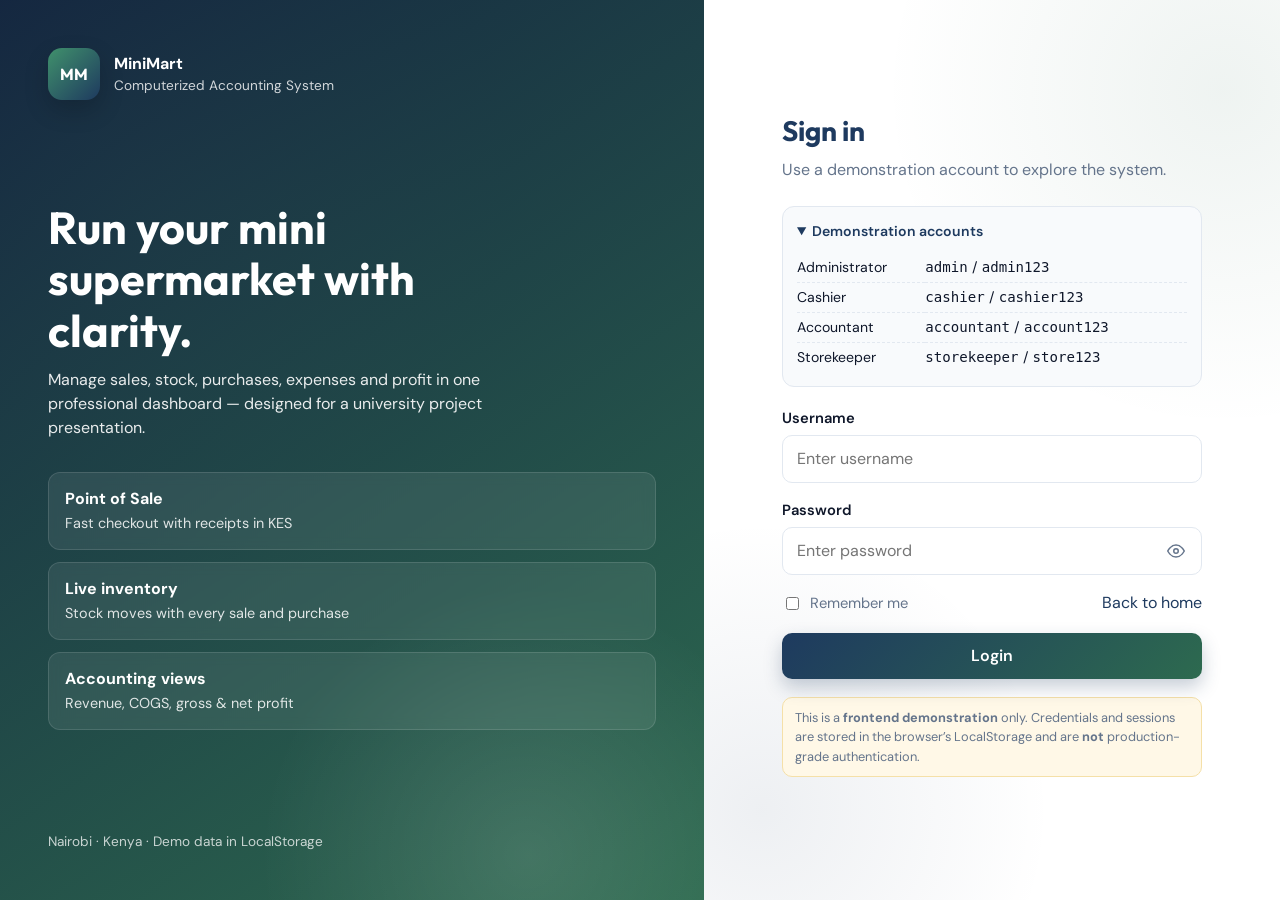
==== accounting.html @ 5eb99d65 "sending code to github" ====
<!DOCTYPE html>
<html lang="en">
<head>
  <meta charset="UTF-8" />
  <meta name="viewport" content="width=device-width, initial-scale=1.0" />
  <title>Accounting · MiniMart</title>
  <link rel="stylesheet" href="css/style.css" />
  <link rel="stylesheet" href="css/dashboard.css" />
  <link rel="stylesheet" href="css/responsive.css" />
</head>
<body>
  <div class="app-shell">
    <aside class="sidebar" id="appSidebar"></aside>
    <div class="main-wrap">
      <header class="topbar" id="appTopbar"></header>
      <main class="content">
        <div class="toolbar">
          <label>From <input type="date" id="accFrom" class="form-control" /></label>
          <label>To <input type="date" id="accTo" class="form-control" /></label>
          <button type="button" class="btn btn-secondary" id="btnAccRefresh">Refresh</button>
        </div>

        <div class="formula-note">
          <strong>Accounting logic:</strong>
          <code>Total Revenue</code> = completed sales ·
          <code>COGS</code> = cost value of products sold ·
          <code>Gross Profit</code> = Revenue − COGS ·
          <code>Net Profit</code> = Gross Profit − Operating Expenses.
          Inventory purchases are <strong>not</strong> treated as operating expenses.
        </div>

        <div class="finance-grid" id="financeCards"></div>

        <div class="grid grid-2">
          <div class="card">
            <div class="card-header"><h3>Income &amp; profit summary</h3></div>
            <div class="table-wrap">
              <table class="data-table" id="incomeTable"></table>
            </div>
          </div>
          <div class="card">
            <div class="card-header"><h3>Expense summary</h3></div>
            <div class="table-wrap">
              <table class="data-table" id="expenseSummaryTable"></table>
            </div>
          </div>
          <div class="card">
            <div class="card-header"><h3>Sales summary</h3></div>
            <div id="salesSummary"></div>
          </div>
          <div class="card">
            <div class="card-header"><h3>Purchase &amp; inventory summary</h3></div>
            <div id="purchaseInventorySummary"></div>
          </div>
        </div>
      </main>
    </div>
  </div>
  <script src="js/storage.js"></script>
  <script src="js/auth.js"></script>
  <script src="js/main.js"></script>
  <script src="js/accounting.js"></script>
</body>
</html>
---- css/style.css ----
/* MiniMart — Global styles */
@import url('https://fonts.googleapis.com/css2?family=DM+Sans:ital,opsz,wght@0,9..40,400;0,9..40,500;0,9..40,600;0,9..40,700;1,9..40,400&family=Outfit:wght@500;600;700&display=swap');

:root {
  --navy: #1e3a5f;
  --navy-dark: #13253d;
  --navy-light: #2a4d73;
  --green: #2d6a4f;
  --green-light: #40916c;
  --green-soft: #d8f3dc;
  --bg: #f4f7fb;
  --surface: #ffffff;
  --border: #e2e8f0;
  --text: #0f172a;
  --muted: #64748b;
  --danger: #c1121f;
  --warning: #e9a825;
  --success: #2d6a4f;
  --info: #1e3a5f;
  --shadow: 0 8px 24px rgba(19, 37, 61, 0.08);
  --radius: 14px;
  --sidebar-w: 260px;
  --topbar-h: 72px;
  --font: 'DM Sans', system-ui, sans-serif;
  --display: 'Outfit', 'DM Sans', sans-serif;
}

*,
*::before,
*::after {
  box-sizing: border-box;
}

html {
  scroll-behavior: smooth;
}

body {
  margin: 0;
  font-family: var(--font);
  color: var(--text);
  background: var(--bg);
  min-height: 100vh;
  line-height: 1.5;
}

a {
  color: var(--navy);
  text-decoration: none;
}

button,
input,
select,
textarea {
  font: inherit;
}

img {
  max-width: 100%;
}

/* ---------- Login ---------- */
.login-page {
  min-height: 100vh;
  display: grid;
  grid-template-columns: 1.1fr 0.9fr;
  background: var(--surface);
}

.login-hero {
  position: relative;
  background:
    linear-gradient(145deg, rgba(19, 37, 61, 0.92), rgba(45, 106, 79, 0.85)),
    radial-gradient(circle at 20% 20%, rgba(255, 255, 255, 0.12), transparent 40%),
    linear-gradient(160deg, #1e3a5f, #2d6a4f);
  color: #fff;
  padding: 48px;
  display: flex;
  flex-direction: column;
  justify-content: space-between;
  overflow: hidden;
}

.login-hero::after {
  content: '';
  position: absolute;
  inset: auto -20% -30% 30%;
  height: 70%;
  background: radial-gradient(circle, rgba(255, 255, 255, 0.12), transparent 60%);
  pointer-events: none;
}

.login-brand {
  display: flex;
  align-items: center;
  gap: 14px;
  position: relative;
  z-index: 1;
}

.brand-mark,
.login-mark {
  width: 52px;
  height: 52px;
  border-radius: 14px;
  display: grid;
  place-items: center;
  background: linear-gradient(135deg, #40916c, #1e3a5f);
  color: #fff;
  font-family: var(--display);
  font-weight: 700;
  letter-spacing: 0.02em;
  box-shadow: 0 10px 24px rgba(0, 0, 0, 0.18);
}

.login-hero h1 {
  font-family: var(--display);
  font-size: clamp(2rem, 3.5vw, 3rem);
  line-height: 1.15;
  margin: 0 0 12px;
  position: relative;
  z-index: 1;
  max-width: 14ch;
}

.login-hero p {
  margin: 0;
  opacity: 0.9;
  max-width: 42ch;
  position: relative;
  z-index: 1;
}

.login-features {
  display: grid;
  gap: 12px;
  position: relative;
  z-index: 1;
  margin-top: 32px;
}

.login-feature {
  display: flex;
  gap: 12px;
  align-items: flex-start;
  background: rgba(255, 255, 255, 0.08);
  border: 1px solid rgba(255, 255, 255, 0.12);
  padding: 14px 16px;
  border-radius: 12px;
  backdrop-filter: blur(6px);
}

.login-feature strong {
  display: block;
}

.login-feature span {
  font-size: 0.9rem;
  opacity: 0.85;
}

.login-panel {
  display: flex;
  align-items: center;
  justify-content: center;
  padding: 40px 28px;
  background:
    radial-gradient(circle at 90% 10%, rgba(45, 106, 79, 0.08), transparent 35%),
    radial-gradient(circle at 10% 90%, rgba(30, 58, 95, 0.08), transparent 30%),
    #fff;
}

.login-card {
  width: 100%;
  max-width: 420px;
  animation: fadeUp 0.45s ease;
}

.login-card h2 {
  font-family: var(--display);
  margin: 0 0 6px;
  font-size: 1.75rem;
  color: var(--navy);
}

.login-card .lead {
  color: var(--muted);
  margin: 0 0 24px;
}

.demo-accounts {
  background: #f8fafc;
  border: 1px solid var(--border);
  border-radius: 12px;
  padding: 14px;
  margin-bottom: 20px;
  font-size: 0.88rem;
}

.demo-accounts summary {
  cursor: pointer;
  font-weight: 600;
  color: var(--navy);
}

.demo-accounts table {
  width: 100%;
  margin-top: 10px;
  border-collapse: collapse;
}

.demo-accounts td {
  padding: 4px 0;
  border-bottom: 1px dashed var(--border);
}

.demo-accounts tr:last-child td {
  border-bottom: 0;
}

.form-group {
  margin-bottom: 16px;
}

.form-group label {
  display: block;
  font-weight: 600;
  margin-bottom: 6px;
  font-size: 0.92rem;
}

.form-control,
.input,
select.form-control,
textarea.form-control {
  width: 100%;
  border: 1px solid var(--border);
  border-radius: 10px;
  padding: 11px 14px;
  background: #fff;
  color: var(--text);
  transition: border-color 0.2s, box-shadow 0.2s;
}

.form-control:focus,
.input:focus,
select.form-control:focus,
textarea.form-control:focus {
  outline: none;
  border-color: var(--green);
  box-shadow: 0 0 0 3px rgba(45, 106, 79, 0.15);
}

.password-wrap {
  position: relative;
}

.password-wrap .form-control {
  padding-right: 48px;
}

.toggle-password {
  position: absolute;
  right: 8px;
  top: 50%;
  transform: translateY(-50%);
  border: 0;
  background: transparent;
  color: var(--muted);
  cursor: pointer;
  width: 36px;
  height: 36px;
  display: grid;
  place-items: center;
  border-radius: 8px;
}

.toggle-password:hover {
  background: #f1f5f9;
  color: var(--navy);
}

.toggle-password svg {
  width: 18px;
  height: 18px;
}

.form-row {
  display: flex;
  align-items: center;
  justify-content: space-between;
  gap: 12px;
  margin-bottom: 18px;
}

.checkbox {
  display: inline-flex;
  align-items: center;
  gap: 8px;
  font-size: 0.92rem;
  color: var(--muted);
}

.btn {
  display: inline-flex;
  align-items: center;
  justify-content: center;
  gap: 8px;
  border: 0;
  border-radius: 10px;
  padding: 11px 18px;
  font-weight: 600;
  cursor: pointer;
  transition: transform 0.15s, box-shadow 0.2s, background 0.2s;
}

.btn:hover {
  transform: translateY(-1px);
}

.btn:active {
  transform: translateY(0);
}

.btn svg {
  width: 18px;
  height: 18px;
}

.btn-primary {
  background: linear-gradient(135deg, var(--navy), var(--green));
  color: #fff;
  box-shadow: 0 8px 18px rgba(30, 58, 95, 0.25);
}

.btn-primary:hover {
  box-shadow: 0 10px 22px rgba(30, 58, 95, 0.32);
}

.btn-secondary {
  background: #e8eef5;
  color: var(--navy);
}

.btn-secondary:hover {
  background: #d9e4f0;
}

.btn-success {
  background: var(--green);
  color: #fff;
}

.btn-danger {
  background: var(--danger);
  color: #fff;
}

.btn-outline {
  background: transparent;
  border: 1px solid var(--border);
  color: var(--text);
}

.btn-outline:hover {
  border-color: var(--navy);
  color: var(--navy);
}

.btn-sm {
  padding: 7px 12px;
  font-size: 0.88rem;
}

.btn-block {
  width: 100%;
}

.alert {
  border-radius: 10px;
  padding: 12px 14px;
  margin-bottom: 16px;
  font-size: 0.92rem;
}

.alert-error {
  background: #fde8ea;
  color: #9b1c1c;
  border: 1px solid #f5c2c7;
}

.alert-success {
  background: var(--green-soft);
  color: #1b4332;
  border: 1px solid #95d5b2;
}

.alert-info {
  background: #e8eef5;
  color: var(--navy);
  border: 1px solid #c5d4e8;
}

.login-disclaimer {
  margin-top: 18px;
  font-size: 0.8rem;
  color: var(--muted);
  background: #fff8e7;
  border: 1px solid #f5e0a8;
  border-radius: 10px;
  padding: 10px 12px;
}

/* ---------- App shell ---------- */
.app-shell {
  min-height: 100vh;
}

.sidebar {
  position: fixed;
  inset: 0 auto 0 0;
  width: var(--sidebar-w);
  background: linear-gradient(180deg, var(--navy-dark), var(--navy));
  color: #fff;
  display: flex;
  flex-direction: column;
  z-index: 40;
  transition: transform 0.25s ease;
}

.sidebar-brand {
  display: flex;
  align-items: center;
  gap: 12px;
  padding: 22px 18px;
  border-bottom: 1px solid rgba(255, 255, 255, 0.08);
}

.brand-logo-img {
  width: 44px;
  height: 44px;
  border-radius: 12px;
  object-fit: cover;
  background: #fff;
}

.brand-name {
  font-family: var(--display);
  font-weight: 700;
  font-size: 1rem;
}

.brand-sub {
  font-size: 0.75rem;
  opacity: 0.7;
}

.sidebar-nav {
  padding: 14px 10px;
  overflow-y: auto;
  flex: 1;
}

.nav-link {
  display: flex;
  align-items: center;
  gap: 12px;
  color: rgba(255, 255, 255, 0.78);
  padding: 11px 12px;
  border-radius: 10px;
  margin-bottom: 4px;
  transition: background 0.2s, color 0.2s;
}

.nav-link:hover {
  background: rgba(255, 255, 255, 0.08);
  color: #fff;
}

.nav-link.active {
  background: linear-gradient(135deg, rgba(64, 145, 108, 0.35), rgba(255, 255, 255, 0.08));
  color: #fff;
  box-shadow: inset 0 0 0 1px rgba(255, 255, 255, 0.08);
}

.nav-icon {
  width: 20px;
  height: 20px;
  display: grid;
  place-items: center;
}

.nav-icon svg {
  width: 18px;
  height: 18px;
}

.sidebar-footer {
  padding: 14px 16px 20px;
  border-top: 1px solid rgba(255, 255, 255, 0.08);
}

.demo-note {
  font-size: 0.75rem;
  opacity: 0.65;
}

.main-wrap {
  margin-left: var(--sidebar-w);
  min-height: 100vh;
}

.topbar {
  position: sticky;
  top: 0;
  z-index: 30;
  height: var(--topbar-h);
  background: rgba(255, 255, 255, 0.92);
  backdrop-filter: blur(10px);
  border-bottom: 1px solid var(--border);
  display: flex;
  align-items: center;
  justify-content: space-between;
  padding: 0 24px;
}

.topbar-left,
.topbar-right {
  display: flex;
  align-items: center;
  gap: 14px;
}

.page-title {
  margin: 0;
  font-family: var(--display);
  font-size: 1.25rem;
  color: var(--navy);
}

.page-sub {
  margin: 0;
  font-size: 0.82rem;
  color: var(--muted);
}

.icon-btn {
  width: 40px;
  height: 40px;
  border: 1px solid var(--border);
  border-radius: 10px;
  background: #fff;
  display: grid;
  place-items: center;
  cursor: pointer;
  color: var(--navy);
}

.icon-btn.static {
  cursor: default;
}

.icon-btn svg {
  width: 18px;
  height: 18px;
}

.alert-badge-wrap {
  position: relative;
}

.badge-count {
  position: absolute;
  top: -4px;
  right: -4px;
  background: var(--danger);
  color: #fff;
  font-size: 0.68rem;
  font-weight: 700;
  min-width: 18px;
  height: 18px;
  border-radius: 999px;
  display: grid;
  place-items: center;
  padding: 0 4px;
}

.user-menu {
  position: relative;
  display: flex;
  align-items: center;
  gap: 10px;
  padding: 6px 8px 6px 6px;
  border-radius: 12px;
  border: 1px solid var(--border);
  background: #fff;
  cursor: pointer;
}

.user-avatar {
  width: 38px;
  height: 38px;
  border-radius: 10px;
  background: linear-gradient(135deg, var(--navy), var(--green));
  color: #fff;
  display: grid;
  place-items: center;
  font-weight: 700;
  font-size: 0.85rem;
}

.user-meta {
  display: flex;
  flex-direction: column;
  line-height: 1.2;
}

.user-meta strong {
  font-size: 0.9rem;
}

.user-meta span {
  font-size: 0.75rem;
  color: var(--muted);
}

.user-dropdown {
  position: absolute;
  top: calc(100% + 8px);
  right: 0;
  min-width: 180px;
  background: #fff;
  border: 1px solid var(--border);
  border-radius: 12px;
  box-shadow: var(--shadow);
  padding: 8px;
  display: none;
  z-index: 50;
}

.user-menu:hover .user-dropdown,
.user-menu:focus-within .user-dropdown {
  display: grid;
  gap: 4px;
}

.user-dropdown a,
.user-dropdown button {
  display: flex;
  align-items: center;
  gap: 8px;
  width: 100%;
  border: 0;
  background: transparent;
  text-align: left;
  padding: 10px 12px;
  border-radius: 8px;
  color: var(--text);
  cursor: pointer;
}

.user-dropdown a:hover,
.user-dropdown button:hover {
  background: #f1f5f9;
}

.user-dropdown svg {
  width: 16px;
  height: 16px;
}

.content {
  padding: 24px;
}

/* ---------- Cards / panels ---------- */
.card {
  background: var(--surface);
  border: 1px solid var(--border);
  border-radius: var(--radius);
  box-shadow: var(--shadow);
  padding: 18px;
}

.card-header {
  display: flex;
  align-items: center;
  justify-content: space-between;
  gap: 12px;
  margin-bottom: 14px;
}

.card-header h3 {
  margin: 0;
  font-family: var(--display);
  font-size: 1.05rem;
  color: var(--navy);
}

.toolbar {
  display: flex;
  flex-wrap: wrap;
  gap: 10px;
  align-items: center;
  margin-bottom: 16px;
}

.toolbar .form-control,
.toolbar .input,
.toolbar select {
  min-width: 180px;
  max-width: 260px;
}

.grid {
  display: grid;
  gap: 16px;
}

.grid-2 {
  grid-template-columns: repeat(2, minmax(0, 1fr));
}

.grid-3 {
  grid-template-columns: repeat(3, minmax(0, 1fr));
}

.grid-4 {
  grid-template-columns: repeat(4, minmax(0, 1fr));
}

/* ---------- Tables ---------- */
.table-wrap {
  overflow-x: auto;
}

table.data-table {
  width: 100%;
  border-collapse: collapse;
}

.data-table th,
.data-table td {
  padding: 12px 10px;
  border-bottom: 1px solid var(--border);
  text-align: left;
  font-size: 0.92rem;
  vertical-align: middle;
}

.data-table th {
  color: var(--muted);
  font-weight: 600;
  font-size: 0.8rem;
  text-transform: uppercase;
  letter-spacing: 0.04em;
  background: #f8fafc;
}

.data-table tbody tr {
  transition: background 0.15s;
}

.data-table tbody tr:hover {
  background: #f8fafc;
}

.actions {
  display: flex;
  gap: 6px;
  flex-wrap: wrap;
}

.pill {
  display: inline-flex;
  align-items: center;
  padding: 3px 10px;
  border-radius: 999px;
  font-size: 0.75rem;
  font-weight: 600;
}

.pill-success {
  background: var(--green-soft);
  color: var(--green);
}

.pill-warning {
  background: #fff3cd;
  color: #856404;
}

.pill-danger {
  background: #fde8ea;
  color: var(--danger);
}

.pill-info {
  background: #e8eef5;
  color: var(--navy);
}

.empty-state {
  text-align: center;
  padding: 36px 16px;
  color: var(--muted);
}

/* ---------- Modals ---------- */
.modal {
  position: fixed;
  inset: 0;
  background: rgba(15, 23, 42, 0.45);
  display: none;
  align-items: center;
  justify-content: center;
  z-index: 80;
  padding: 16px;
}

.modal.open {
  display: flex;
  animation: fadeIn 0.2s ease;
}

.modal-dialog {
  width: 100%;
  max-width: 560px;
  max-height: 90vh;
  overflow: auto;
  background: #fff;
  border-radius: 16px;
  box-shadow: 0 24px 60px rgba(15, 23, 42, 0.25);
  animation: fadeUp 0.25s ease;
}

.modal-dialog.wide {
  max-width: 760px;
}

.modal-header,
.modal-footer {
  padding: 16px 18px;
  border-bottom: 1px solid var(--border);
  display: flex;
  align-items: center;
  justify-content: space-between;
  gap: 12px;
}

.modal-footer {
  border-bottom: 0;
  border-top: 1px solid var(--border);
  justify-content: flex-end;
}

.modal-body {
  padding: 18px;
}

.modal-header h3 {
  margin: 0;
  font-family: var(--display);
  color: var(--navy);
}

/* ---------- Toasts ---------- */
.toast-host {
  position: fixed;
  top: 18px;
  right: 18px;
  z-index: 100;
  display: grid;
  gap: 8px;
}

.toast {
  min-width: 260px;
  max-width: 380px;
  background: #fff;
  border-left: 4px solid var(--navy);
  border-radius: 10px;
  box-shadow: var(--shadow);
  padding: 12px 14px;
  opacity: 0;
  transform: translateX(16px);
  transition: all 0.25s ease;
  font-size: 0.92rem;
}

.toast.show {
  opacity: 1;
  transform: translateX(0);
}

.toast-success {
  border-left-color: var(--green);
}

.toast-error {
  border-left-color: var(--danger);
}

.toast-info {
  border-left-color: var(--navy);
}

/* ---------- Utilities ---------- */
.text-muted {
  color: var(--muted);
}

.text-right {
  text-align: right;
}

.text-danger {
  color: var(--danger);
}

.text-success {
  color: var(--green);
}

.mt-1 {
  margin-top: 8px;
}

.mt-2 {
  margin-top: 16px;
}

.mb-0 {
  margin-bottom: 0;
}

.mb-2 {
  margin-bottom: 16px;
}

.hidden {
  display: none !important;
}

.section-title {
  font-family: var(--display);
  color: var(--navy);
  margin: 0 0 4px;
}

.split {
  display: grid;
  grid-template-columns: 1.2fr 0.8fr;
  gap: 16px;
}

@keyframes fadeUp {
  from {
    opacity: 0;
    transform: translateY(10px);
  }
  to {
    opacity: 1;
    transform: translateY(0);
  }
}

@keyframes fadeIn {
  from {
    opacity: 0;
  }
  to {
    opacity: 1;
  }
}

@media print {
  .sidebar,
  .topbar,
  .toolbar,
  .no-print,
  .btn,
  .actions {
    display: none !important;
  }

  .main-wrap {
    margin: 0 !important;
  }

  .content {
    padding: 0 !important;
  }

  .card {
    box-shadow: none;
    border: 0;
  }
}
---- css/dashboard.css ----
/* Dashboard & module-specific layouts */

.stat-grid {
  display: grid;
  grid-template-columns: repeat(4, minmax(0, 1fr));
  gap: 16px;
  margin-bottom: 18px;
}

.stat-card {
  background: #fff;
  border: 1px solid var(--border);
  border-radius: var(--radius);
  padding: 18px;
  box-shadow: var(--shadow);
  position: relative;
  overflow: hidden;
  transition: transform 0.2s ease, box-shadow 0.2s ease;
}

.stat-card:hover {
  transform: translateY(-3px);
  box-shadow: 0 14px 28px rgba(19, 37, 61, 0.12);
}

.stat-card::before {
  content: '';
  position: absolute;
  inset: 0 auto 0 0;
  width: 4px;
  background: linear-gradient(180deg, var(--navy), var(--green));
}

.stat-label {
  color: var(--muted);
  font-size: 0.82rem;
  font-weight: 600;
  margin-bottom: 6px;
}

.stat-value {
  font-family: var(--display);
  font-size: 1.35rem;
  color: var(--navy);
  font-weight: 700;
  margin: 0;
}

.stat-meta {
  margin-top: 8px;
  font-size: 0.78rem;
  color: var(--muted);
}

.stat-icon {
  position: absolute;
  right: 14px;
  top: 14px;
  width: 38px;
  height: 38px;
  border-radius: 10px;
  display: grid;
  place-items: center;
  background: linear-gradient(135deg, rgba(30, 58, 95, 0.1), rgba(45, 106, 79, 0.12));
  color: var(--navy);
}

.stat-icon svg {
  width: 18px;
  height: 18px;
}

.quick-actions {
  display: flex;
  flex-wrap: wrap;
  gap: 10px;
  margin-bottom: 18px;
}

.quick-actions .btn {
  flex: 1 1 160px;
}

.chart-card canvas {
  width: 100%;
  max-height: 260px;
}

.list-feed {
  display: grid;
  gap: 10px;
}

.feed-item {
  display: flex;
  justify-content: space-between;
  gap: 12px;
  padding: 12px;
  border: 1px solid var(--border);
  border-radius: 12px;
  background: #f8fafc;
}

.feed-item strong {
  display: block;
  font-size: 0.92rem;
}

.feed-item span {
  font-size: 0.8rem;
  color: var(--muted);
}

.alert-list {
  display: grid;
  gap: 8px;
}

.alert-item {
  display: flex;
  justify-content: space-between;
  align-items: center;
  padding: 10px 12px;
  border-radius: 10px;
  background: #fff8e7;
  border: 1px solid #f5e0a8;
  font-size: 0.9rem;
}

.alert-item.danger {
  background: #fde8ea;
  border-color: #f5c2c7;
}

/* POS layout */
.pos-layout {
  display: grid;
  grid-template-columns: 1.35fr 0.95fr;
  gap: 16px;
  align-items: start;
}

.product-picker {
  display: grid;
  grid-template-columns: repeat(auto-fill, minmax(150px, 1fr));
  gap: 10px;
  max-height: 62vh;
  overflow: auto;
  padding-right: 4px;
}

.product-tile {
  border: 1px solid var(--border);
  border-radius: 12px;
  padding: 12px;
  background: #fff;
  cursor: pointer;
  transition: border-color 0.2s, transform 0.15s, box-shadow 0.2s;
  text-align: left;
}

.product-tile:hover {
  border-color: var(--green);
  transform: translateY(-2px);
  box-shadow: var(--shadow);
}

.product-tile.disabled {
  opacity: 0.5;
  cursor: not-allowed;
  transform: none;
  box-shadow: none;
}

.product-tile .name {
  font-weight: 600;
  font-size: 0.9rem;
  margin-bottom: 4px;
}

.product-tile .price {
  color: var(--green);
  font-weight: 700;
}

.product-tile .stock {
  font-size: 0.75rem;
  color: var(--muted);
  margin-top: 4px;
}

.cart-panel {
  position: sticky;
  top: calc(var(--topbar-h) + 16px);
}

.cart-lines {
  display: grid;
  gap: 8px;
  max-height: 34vh;
  overflow: auto;
  margin-bottom: 12px;
}

.cart-line {
  display: grid;
  grid-template-columns: 1fr auto;
  gap: 8px;
  padding: 10px;
  border: 1px solid var(--border);
  border-radius: 10px;
  background: #f8fafc;
}

.qty-controls {
  display: inline-flex;
  align-items: center;
  gap: 6px;
}

.qty-controls button {
  width: 28px;
  height: 28px;
  border-radius: 8px;
  border: 1px solid var(--border);
  background: #fff;
  cursor: pointer;
  font-weight: 700;
}

.cart-totals {
  border-top: 1px dashed var(--border);
  padding-top: 12px;
  display: grid;
  gap: 8px;
}

.cart-totals .row {
  display: flex;
  justify-content: space-between;
  font-size: 0.95rem;
}

.cart-totals .grand {
  font-size: 1.2rem;
  font-weight: 700;
  color: var(--navy);
  font-family: var(--display);
}

.receipt-box {
  font-family: 'Courier New', monospace;
  font-size: 0.9rem;
  line-height: 1.45;
}

.receipt-box .center {
  text-align: center;
}

.receipt-box hr {
  border: 0;
  border-top: 1px dashed #94a3b8;
  margin: 10px 0;
}

/* Accounting summary blocks */
.finance-grid {
  display: grid;
  grid-template-columns: repeat(3, minmax(0, 1fr));
  gap: 16px;
  margin-bottom: 16px;
}

.finance-card {
  background: #fff;
  border: 1px solid var(--border);
  border-radius: var(--radius);
  padding: 18px;
  box-shadow: var(--shadow);
}

.finance-card h4 {
  margin: 0 0 8px;
  color: var(--muted);
  font-size: 0.85rem;
  text-transform: uppercase;
  letter-spacing: 0.04em;
}

.finance-card .value {
  font-family: var(--display);
  font-size: 1.4rem;
  font-weight: 700;
  color: var(--navy);
}

.formula-note {
  background: #eef6f1;
  border: 1px solid #b7e4c7;
  border-radius: 12px;
  padding: 14px 16px;
  font-size: 0.9rem;
  color: #1b4332;
  margin-bottom: 16px;
}

.formula-note code {
  background: rgba(255, 255, 255, 0.7);
  padding: 2px 6px;
  border-radius: 6px;
  font-size: 0.85rem;
}

/* Reports */
.report-filters {
  display: flex;
  flex-wrap: wrap;
  gap: 10px;
  margin-bottom: 16px;
}

.report-tabs {
  display: flex;
  flex-wrap: wrap;
  gap: 8px;
  margin-bottom: 16px;
}

.report-tab {
  border: 1px solid var(--border);
  background: #fff;
  border-radius: 999px;
  padding: 8px 14px;
  cursor: pointer;
  font-weight: 600;
  font-size: 0.85rem;
  color: var(--muted);
}

.report-tab.active {
  background: linear-gradient(135deg, var(--navy), var(--green));
  color: #fff;
  border-color: transparent;
}

/* Landing / index */
.landing {
  min-height: 100vh;
  background:
    radial-gradient(circle at 15% 20%, rgba(45, 106, 79, 0.12), transparent 35%),
    radial-gradient(circle at 85% 10%, rgba(30, 58, 95, 0.12), transparent 30%),
    linear-gradient(180deg, #ffffff, #f4f7fb);
}

.landing-nav {
  max-width: 1100px;
  margin: 0 auto;
  padding: 22px 24px;
  display: flex;
  align-items: center;
  justify-content: space-between;
}

.landing-hero {
  max-width: 1100px;
  margin: 0 auto;
  padding: 40px 24px 60px;
  display: grid;
  grid-template-columns: 1.1fr 0.9fr;
  gap: 32px;
  align-items: center;
}

.landing-hero h1 {
  font-family: var(--display);
  font-size: clamp(2.2rem, 4vw, 3.4rem);
  line-height: 1.1;
  color: var(--navy);
  margin: 0 0 14px;
}

.landing-hero p {
  color: var(--muted);
  font-size: 1.05rem;
  max-width: 48ch;
}

.landing-cta {
  display: flex;
  flex-wrap: wrap;
  gap: 12px;
  margin-top: 24px;
}

.landing-panel {
  background: #fff;
  border: 1px solid var(--border);
  border-radius: 20px;
  box-shadow: var(--shadow);
  padding: 24px;
}

.feature-grid {
  max-width: 1100px;
  margin: 0 auto;
  padding: 0 24px 60px;
  display: grid;
  grid-template-columns: repeat(3, minmax(0, 1fr));
  gap: 16px;
}

.feature-card {
  background: #fff;
  border: 1px solid var(--border);
  border-radius: 16px;
  padding: 20px;
  box-shadow: var(--shadow);
}

.feature-card h3 {
  margin: 0 0 8px;
  font-family: var(--display);
  color: var(--navy);
}

.feature-card p {
  margin: 0;
  color: var(--muted);
  font-size: 0.95rem;
}

.landing-footer {
  text-align: center;
  padding: 24px;
  color: var(--muted);
  font-size: 0.85rem;
  border-top: 1px solid var(--border);
}
---- css/responsive.css ----
/* Responsive breakpoints */

@media (max-width: 1200px) {
  .stat-grid {
    grid-template-columns: repeat(2, minmax(0, 1fr));
  }

  .finance-grid,
  .grid-4 {
    grid-template-columns: repeat(2, minmax(0, 1fr));
  }

  .pos-layout,
  .split,
  .landing-hero {
    grid-template-columns: 1fr;
  }

  .cart-panel {
    position: static;
  }
}

@media (max-width: 992px) {
  .login-page {
    grid-template-columns: 1fr;
  }

  .login-hero {
    min-height: 280px;
    padding: 28px;
  }

  .login-features {
    display: none;
  }

  .sidebar {
    transform: translateX(-100%);
  }

  body.sidebar-open .sidebar {
    transform: translateX(0);
  }

  .main-wrap {
    margin-left: 0;
  }

  .user-meta {
    display: none;
  }

  .feature-grid,
  .grid-3,
  .grid-2 {
    grid-template-columns: 1fr;
  }

  body.sidebar-open::before {
    content: '';
    position: fixed;
    inset: 0;
    background: rgba(15, 23, 42, 0.35);
    z-index: 35;
  }
}

@media (max-width: 640px) {
  .content {
    padding: 16px;
  }

  .topbar {
    padding: 0 12px;
    height: auto;
    min-height: var(--topbar-h);
  }

  .page-sub {
    display: none;
  }

  .stat-grid,
  .finance-grid,
  .grid-4,
  .grid-3,
  .grid-2 {
    grid-template-columns: 1fr;
  }

  .toolbar {
    flex-direction: column;
    align-items: stretch;
  }

  .toolbar .form-control,
  .toolbar .input,
  .toolbar select {
    max-width: none;
    min-width: 0;
    width: 100%;
  }

  .landing-nav {
    flex-direction: column;
    gap: 12px;
    align-items: flex-start;
  }

  .modal-dialog {
    max-height: 95vh;
  }
}

@media (min-width: 993px) {
  body.sidebar-collapsed .sidebar {
    transform: translateX(0);
    width: 78px;
  }

  body.sidebar-collapsed .brand-name,
  body.sidebar-collapsed .brand-sub,
  body.sidebar-collapsed .nav-link span:not(.nav-icon),
  body.sidebar-collapsed .demo-note {
    display: none;
  }

  body.sidebar-collapsed .sidebar-brand {
    justify-content: center;
  }

  body.sidebar-collapsed .main-wrap {
    margin-left: 78px;
  }

  body.sidebar-collapsed .nav-link {
    justify-content: center;
  }
}
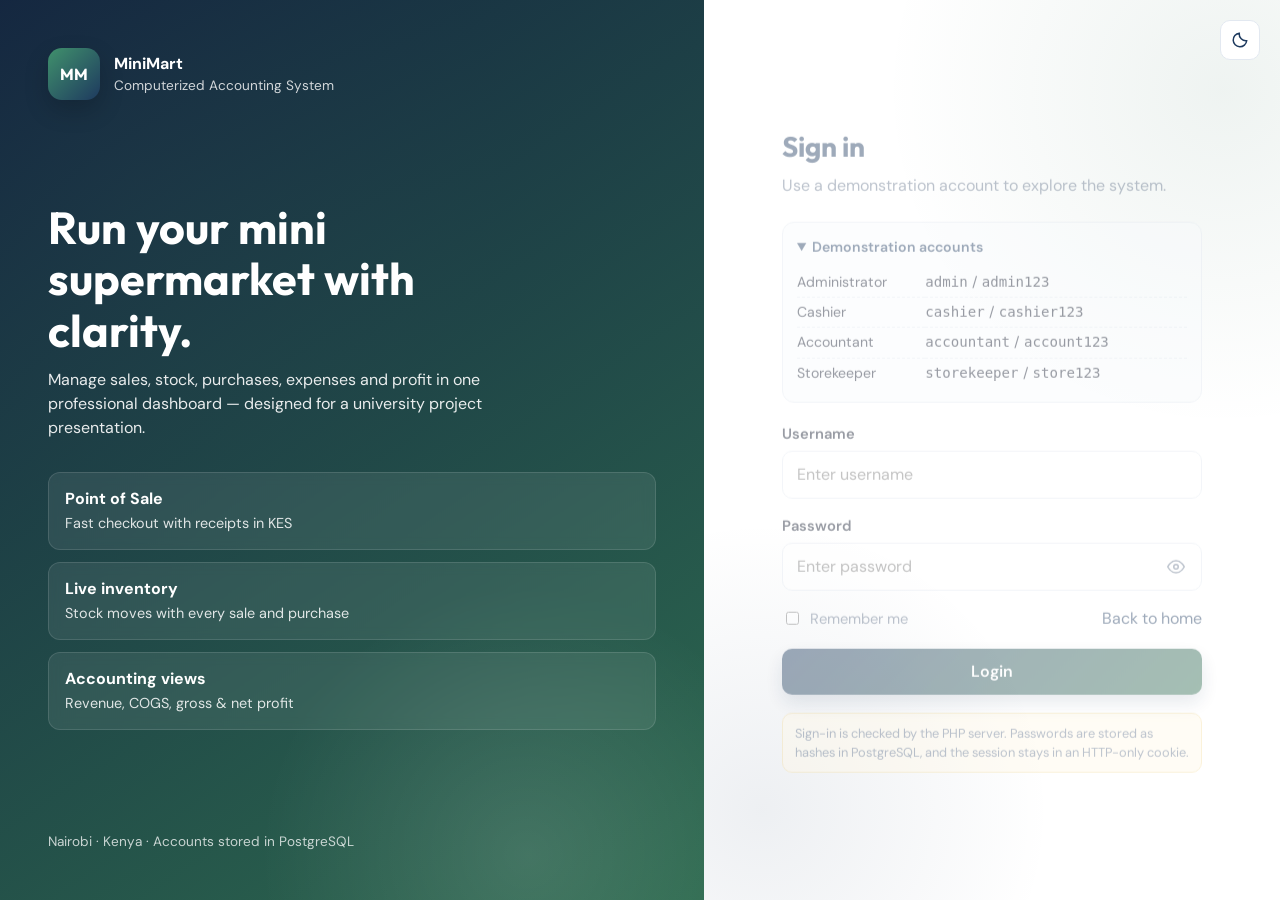
==== commit ca66bf36: "Update MiniMart app Co-authored-by: Copilot <223556219+Copilot@users.noreply.github.com>" ====
--- a/accounting.html
+++ b/accounting.html
@@ -4,6 +4,7 @@
   <meta charset="UTF-8" />
   <meta name="viewport" content="width=device-width, initial-scale=1.0" />
   <title>Accounting · MiniMart</title>
+  <script src="js/theme.js"></script>
   <link rel="stylesheet" href="css/style.css" />
   <link rel="stylesheet" href="css/dashboard.css" />
   <link rel="stylesheet" href="css/responsive.css" />
--- a/css/style.css
+++ b/css/style.css
@@ -2,6 +2,7 @@
 @import url('https://fonts.googleapis.com/css2?family=DM+Sans:ital,opsz,wght@0,9..40,400;0,9..40,500;0,9..40,600;0,9..40,700;1,9..40,400&family=Outfit:wght@500;600;700&display=swap');
 
 :root {
+  color-scheme: light;
   --navy: #1e3a5f;
   --navy-dark: #13253d;
   --navy-light: #2a4d73;
@@ -161,6 +162,7 @@
 }
 
 .login-panel {
+  position: relative;
   display: flex;
   align-items: center;
   justify-content: center;
@@ -919,6 +921,181 @@
   color: var(--danger);
 }
 
+/* ---------- Dark theme ---------- */
+html[data-theme='dark'] {
+  color-scheme: dark;
+  --navy: #a7c7ff;
+  --navy-dark: #0c1522;
+  --navy-light: #20334b;
+  --green: #80d7a4;
+  --green-light: #9be8ba;
+  --green-soft: #1d3b2e;
+  --bg: #101720;
+  --surface: #182331;
+  --surface-raised: #202e3d;
+  --surface-sunken: #141e2a;
+  --border: #344456;
+  --text: #e7eef6;
+  --muted: #a9b8c8;
+  --danger: #ff818b;
+  --warning: #f2c56b;
+  --success: #80d7a4;
+  --info: #a7c7ff;
+  --shadow: 0 8px 24px rgba(0, 0, 0, 0.24);
+}
+
+html[data-theme='dark'] body,
+html[data-theme='dark'] .login-page,
+html[data-theme='dark'] .login-panel {
+  background: var(--bg);
+  color: var(--text);
+}
+
+html[data-theme='dark'] .login-card,
+html[data-theme='dark'] .card,
+html[data-theme='dark'] .topbar,
+html[data-theme='dark'] .icon-btn,
+html[data-theme='dark'] .user-menu,
+html[data-theme='dark'] .user-dropdown,
+html[data-theme='dark'] .modal-dialog,
+html[data-theme='dark'] .toast,
+html[data-theme='dark'] .login-panel .demo-accounts,
+html[data-theme='dark'] .login-panel table,
+html[data-theme='dark'] .login-panel th,
+html[data-theme='dark'] .login-panel td {
+  background-color: var(--surface);
+  color: var(--text);
+}
+
+html[data-theme='dark'] .topbar {
+  background: rgba(24, 35, 49, 0.94);
+}
+
+html[data-theme='dark'] .form-control,
+html[data-theme='dark'] .input,
+html[data-theme='dark'] select,
+html[data-theme='dark'] textarea,
+html[data-theme='dark'] .qty-controls button,
+html[data-theme='dark'] .report-tab {
+  background-color: var(--surface-sunken);
+  color: var(--text);
+  border-color: var(--border);
+}
+
+html[data-theme='dark'] input::placeholder,
+html[data-theme='dark'] textarea::placeholder {
+  color: var(--muted);
+}
+
+html[data-theme='dark'] option {
+  background: var(--surface);
+  color: var(--text);
+}
+
+html[data-theme='dark'] .data-table th,
+html[data-theme='dark'] .data-table tbody tr:hover,
+html[data-theme='dark'] .user-dropdown a:hover,
+html[data-theme='dark'] .user-dropdown button:hover,
+html[data-theme='dark'] .toggle-password:hover,
+html[data-theme='dark'] .btn-secondary {
+  background-color: var(--surface-raised);
+  color: var(--text);
+}
+
+html[data-theme='dark'] .data-table td,
+html[data-theme='dark'] .data-table th,
+html[data-theme='dark'] .modal-header,
+html[data-theme='dark'] .modal-footer,
+html[data-theme='dark'] .sidebar-brand,
+html[data-theme='dark'] .sidebar-footer {
+  border-color: var(--border);
+}
+
+html[data-theme='dark'] .feed-item,
+html[data-theme='dark'] .product-tile,
+html[data-theme='dark'] .cart-line,
+html[data-theme='dark'] .landing-panel,
+html[data-theme='dark'] .feature-card,
+html[data-theme='dark'] .stat-card,
+html[data-theme='dark'] .finance-card {
+  background: var(--surface);
+  color: var(--text);
+  border-color: var(--border);
+}
+
+html[data-theme='dark'] .alert-item,
+html[data-theme='dark'] .pill-warning,
+html[data-theme='dark'] .login-disclaimer {
+  background: #3a321d;
+  color: #f2d794;
+  border-color: #67562c;
+}
+
+html[data-theme='dark'] .alert-item.danger,
+html[data-theme='dark'] .alert-error,
+html[data-theme='dark'] .pill-danger {
+  background: #40252b;
+  color: #ffb0b7;
+  border-color: #75424a;
+}
+
+html[data-theme='dark'] .alert-success {
+  background: #1d3b2e;
+  color: #a9ebc2;
+  border-color: #32644b;
+}
+
+html[data-theme='dark'] .alert-info,
+html[data-theme='dark'] .pill-info {
+  background: #233750;
+  color: #c1d9ff;
+  border-color: #3c5979;
+}
+
+html[data-theme='dark'] .formula-note {
+  background: #1d3b2e;
+  color: #b4e9c7;
+  border-color: #32644b;
+}
+
+html[data-theme='dark'] .formula-note code {
+  background: rgba(0, 0, 0, 0.22);
+}
+
+html[data-theme='dark'] .landing {
+  background:
+    radial-gradient(circle at 15% 20%, rgba(128, 215, 164, 0.08), transparent 35%),
+    radial-gradient(circle at 85% 10%, rgba(167, 199, 255, 0.08), transparent 30%),
+    linear-gradient(180deg, #141e2a, #101720);
+}
+
+html[data-theme='dark'] .landing-footer {
+  border-color: var(--border);
+}
+
+html[data-theme='dark'] .icon-btn svg,
+html[data-theme='dark'] [data-theme-toggle] svg {
+  width: 18px;
+  height: 18px;
+}
+
+.login-theme-toggle {
+  position: absolute;
+  top: 20px;
+  right: 20px;
+  z-index: 2;
+}
+
+html[data-theme='dark'] body,
+html[data-theme='dark'] .card,
+html[data-theme='dark'] .topbar,
+html[data-theme='dark'] .form-control,
+html[data-theme='dark'] .input,
+html[data-theme='dark'] .modal-dialog,
+html[data-theme='dark'] .toast {
+  transition: background-color 0.2s ease, color 0.2s ease, border-color 0.2s ease;
+}
+
 .text-success {
   color: var(--green);
 }
--- a/css/dashboard.css
+++ b/css/dashboard.css
@@ -437,3 +437,41 @@
   font-size: 0.85rem;
   border-top: 1px solid var(--border);
 }
+
+html[data-theme='dark'] .stat-card,
+html[data-theme='dark'] .feed-item,
+html[data-theme='dark'] .alert-item,
+html[data-theme='dark'] .product-tile,
+html[data-theme='dark'] .cart-line,
+html[data-theme='dark'] .qty-controls button,
+html[data-theme='dark'] .finance-card,
+html[data-theme='dark'] .report-tab,
+html[data-theme='dark'] .landing-panel,
+html[data-theme='dark'] .feature-card {
+  background-color: var(--surface);
+  color: var(--text);
+  border-color: var(--border);
+}
+
+html[data-theme='dark'] .feed-item,
+html[data-theme='dark'] .cart-line {
+  background-color: var(--surface-sunken);
+}
+
+html[data-theme='dark'] .alert-item {
+  background-color: #3a321d;
+  color: #f2d794;
+  border-color: #67562c;
+}
+
+html[data-theme='dark'] .alert-item.danger {
+  background-color: #40252b;
+  color: #ffb0b7;
+  border-color: #75424a;
+}
+
+html[data-theme='dark'] .formula-note {
+  background: #1d3b2e;
+  color: #b4e9c7;
+  border-color: #32644b;
+}
